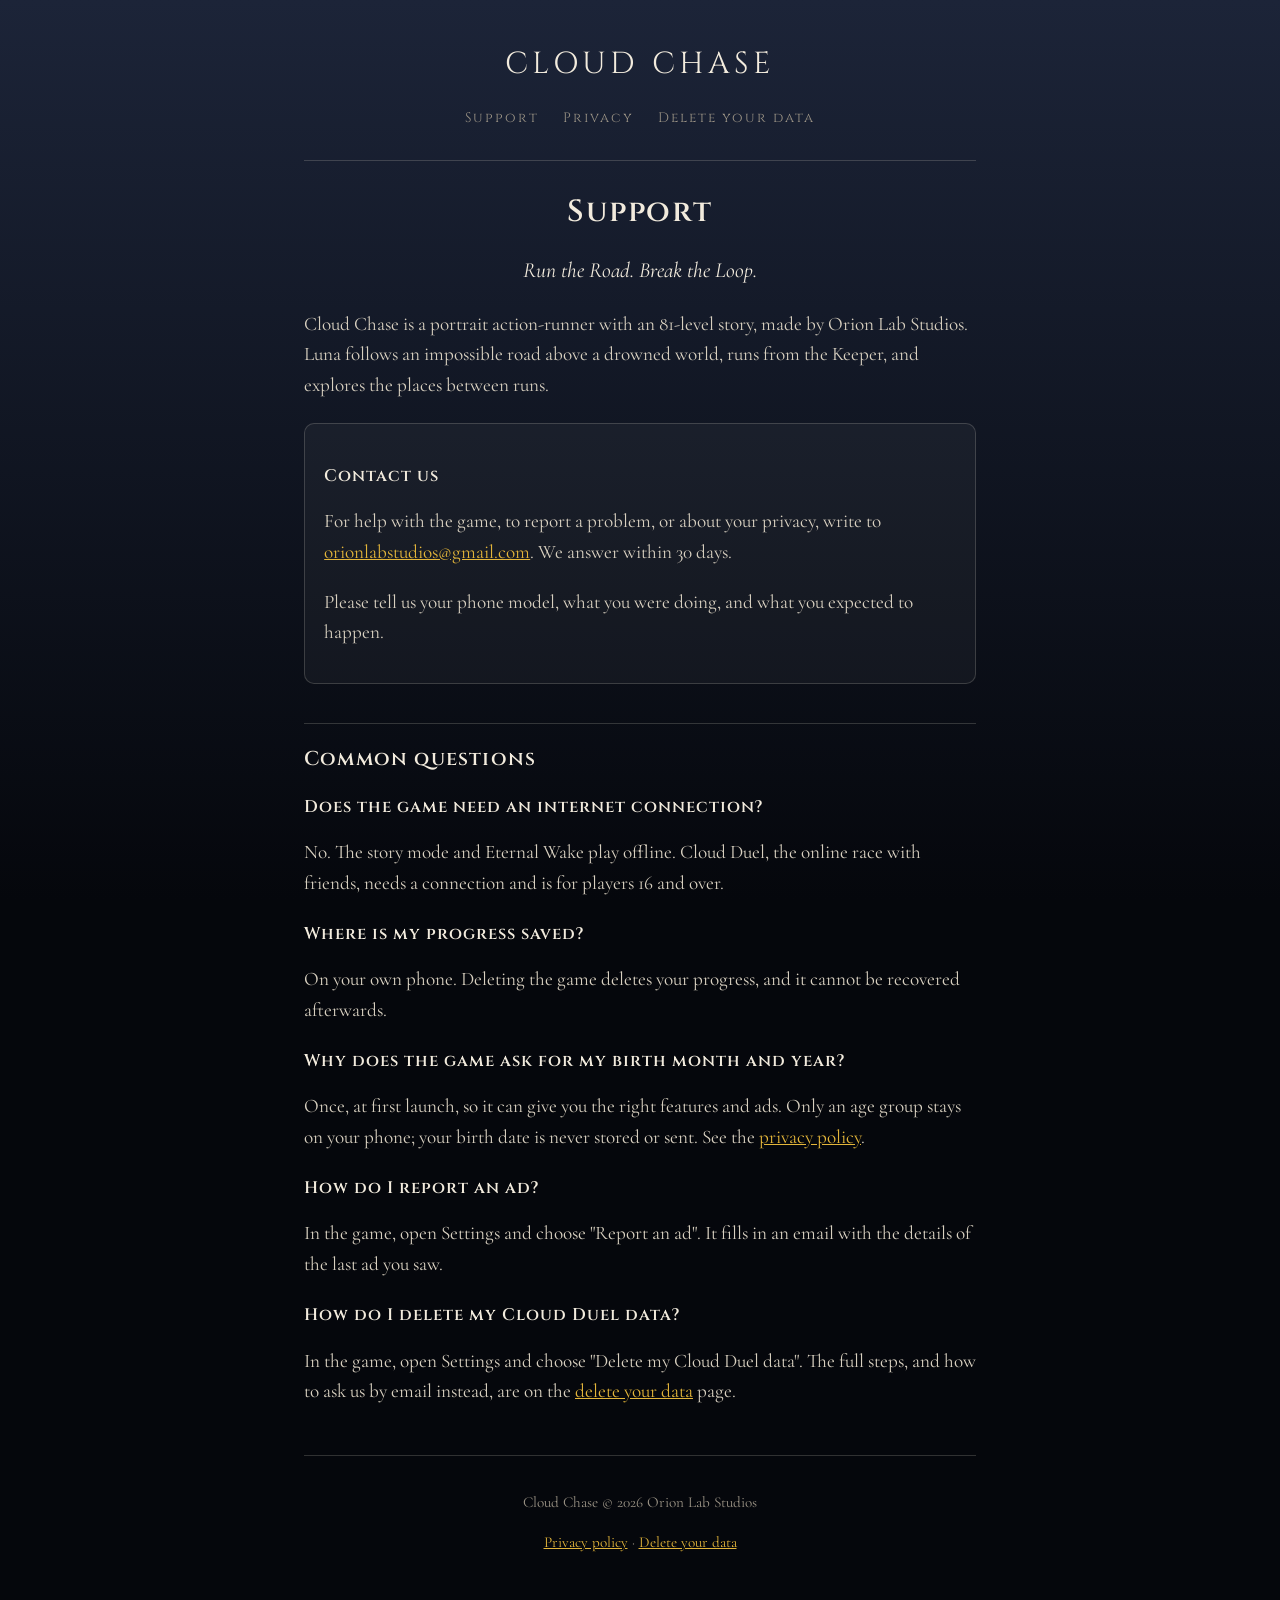
==== index.html @ 259558c0 "Add files via upload" ====
<!doctype html>
<html lang="en">
<head>
<meta charset="utf-8">
<meta name="viewport" content="width=device-width, initial-scale=1">
<title>Cloud Chase - Support</title>
<meta name="description" content="Support for Cloud Chase, a game by Orion Lab Studios.">
<link rel="preconnect" href="https://fonts.googleapis.com">
<link rel="preconnect" href="https://fonts.gstatic.com" crossorigin>
<link rel="stylesheet" href="https://fonts.googleapis.com/css2?family=Cinzel:wght@400;600&family=Cormorant+Garamond:ital,wght@0,400;0,600;1,400&display=swap">
<link rel="stylesheet" href="style.css">
</head>
<body>
<div class="wrap">

<header class="site">
  <a class="brand" href="index.html">CLOUD CHASE</a>
  <nav class="site">
    <a href="index.html">Support</a>
    <a href="privacy.html">Privacy</a>
    <a href="delete-data.html">Delete your data</a>
  </nav>
</header>

<h1>Support</h1>
<p class="lede">Run the Road. Break the Loop.</p>

<p>Cloud Chase is a portrait action-runner with an 81-level story, made by Orion Lab Studios. Luna follows an impossible road above a drowned world, runs from the Keeper, and explores the places between runs.</p>

<div class="panel">
  <h3>Contact us</h3>
  <p>For help with the game, to report a problem, or about your privacy, write to <a href="mailto:orionlabstudios@gmail.com">orionlabstudios@gmail.com</a>. We answer within 30 days.</p>
  <p>Please tell us your phone model, what you were doing, and what you expected to happen.</p>
</div>

<h2>Common questions</h2>

<h3>Does the game need an internet connection?</h3>
<p>No. The story mode and Eternal Wake play offline. Cloud Duel, the online race with friends, needs a connection and is for players 16 and over.</p>

<h3>Where is my progress saved?</h3>
<p>On your own phone. Deleting the game deletes your progress, and it cannot be recovered afterwards.</p>

<h3>Why does the game ask for my birth month and year?</h3>
<p>Once, at first launch, so it can give you the right features and ads. Only an age group stays on your phone; your birth date is never stored or sent. See the <a href="privacy.html">privacy policy</a>.</p>

<h3>How do I report an ad?</h3>
<p>In the game, open Settings and choose "Report an ad". It fills in an email with the details of the last ad you saw.</p>

<h3>How do I delete my Cloud Duel data?</h3>
<p>In the game, open Settings and choose "Delete my Cloud Duel data". The full steps, and how to ask us by email instead, are on the <a href="delete-data.html">delete your data</a> page.</p>

<footer class="site">
  <p>Cloud Chase &copy; 2026 Orion Lab Studios</p>
  <p><a href="privacy.html">Privacy policy</a> &middot; <a href="delete-data.html">Delete your data</a></p>
</footer>

</div>
</body>
</html>
---- style.css ----
/* Cloud Chase / Orion Lab Studios - shared style for the support site.
   The game's night gradient (#1C2438 -> #05070C), Cinzel for display type and
   Cormorant Garamond for reading type, as in the game's story cards and films.
   No pictures: DROP 10 (Pep, 2026-09-24) rules out AI pictures, and nothing else
   is needed. */

:root {
  --sky-top: #1C2438;
  --sky-bottom: #05070C;
  --ink: #F2EBDD;
  --ink-mid: #D8D0C0;
  --ink-dim: #9C9486;
  --gold: #E3B53A;
  --rule: rgba(242, 235, 221, 0.18);
  --panel: rgba(255, 255, 255, 0.04);
}

* { box-sizing: border-box; }

html, body { margin: 0; padding: 0; }

body {
  min-height: 100vh;
  background: linear-gradient(180deg, var(--sky-top) 0%, var(--sky-bottom) 100%) fixed;
  background-color: var(--sky-bottom);
  color: var(--ink-mid);
  font-family: "Cormorant Garamond", Georgia, "Times New Roman", serif;
  font-size: 1.2rem;
  line-height: 1.6;
}

.wrap {
  max-width: 44rem;
  margin: 0 auto;
  padding: 2.5rem 16px 4rem;
}

header.site {
  text-align: center;
  padding-bottom: 1.5rem;
  border-bottom: 1px solid var(--rule);
  margin-bottom: 2rem;
}

.brand {
  font-family: "Cinzel", Georgia, serif;
  letter-spacing: 0.14em;
  color: var(--ink);
  text-decoration: none;
  font-size: 1.9rem;
}

nav.site {
  margin-top: 0.8rem;
  font-family: "Cinzel", Georgia, serif;
  font-size: 0.85rem;
  letter-spacing: 0.14em;
}

nav.site a {
  color: var(--ink-dim);
  text-decoration: none;
  margin: 0 0.6rem;
  display: inline-block;
  padding: 0.4rem 0;
}

nav.site a:hover, nav.site a:focus { color: var(--gold); }

h1, h2, h3 {
  font-family: "Cinzel", Georgia, serif;
  color: var(--ink);
  font-weight: 600;
  letter-spacing: 0.06em;
  line-height: 1.25;
}

h1 { font-size: 1.9rem; text-align: center; margin-top: 0; }
h2 { font-size: 1.25rem; margin-top: 2.4rem; border-top: 1px solid var(--rule); padding-top: 1.4rem; }
h3 { font-size: 1.05rem; margin-top: 1.6rem; }

p.lede { font-size: 1.35rem; color: var(--ink); text-align: center; font-style: italic; }
p.meta { text-align: center; color: var(--ink-dim); font-size: 1rem; }

a { color: var(--gold); }

strong { color: var(--ink); }

ul { padding-left: 1.3rem; }
li { margin: 0.3rem 0; }

.panel {
  background: var(--panel);
  border: 1px solid var(--rule);
  border-radius: 10px;
  padding: 1rem 1.2rem;
  margin: 1.4rem 0;
}

/* Tables scroll inside themselves on a phone, never the page. */
.table-scroll { overflow-x: auto; margin: 1rem 0; }

table { border-collapse: collapse; width: 100%; font-size: 1rem; }
th, td { text-align: left; vertical-align: top; padding: 0.5rem 0.6rem; border-bottom: 1px solid var(--rule); }
th { color: var(--ink); font-family: "Cinzel", Georgia, serif; font-size: 0.8rem; letter-spacing: 0.08em; font-weight: 600; }

footer.site {
  margin-top: 3rem;
  padding-top: 1.2rem;
  border-top: 1px solid var(--rule);
  text-align: center;
  color: var(--ink-dim);
  font-size: 0.95rem;
}
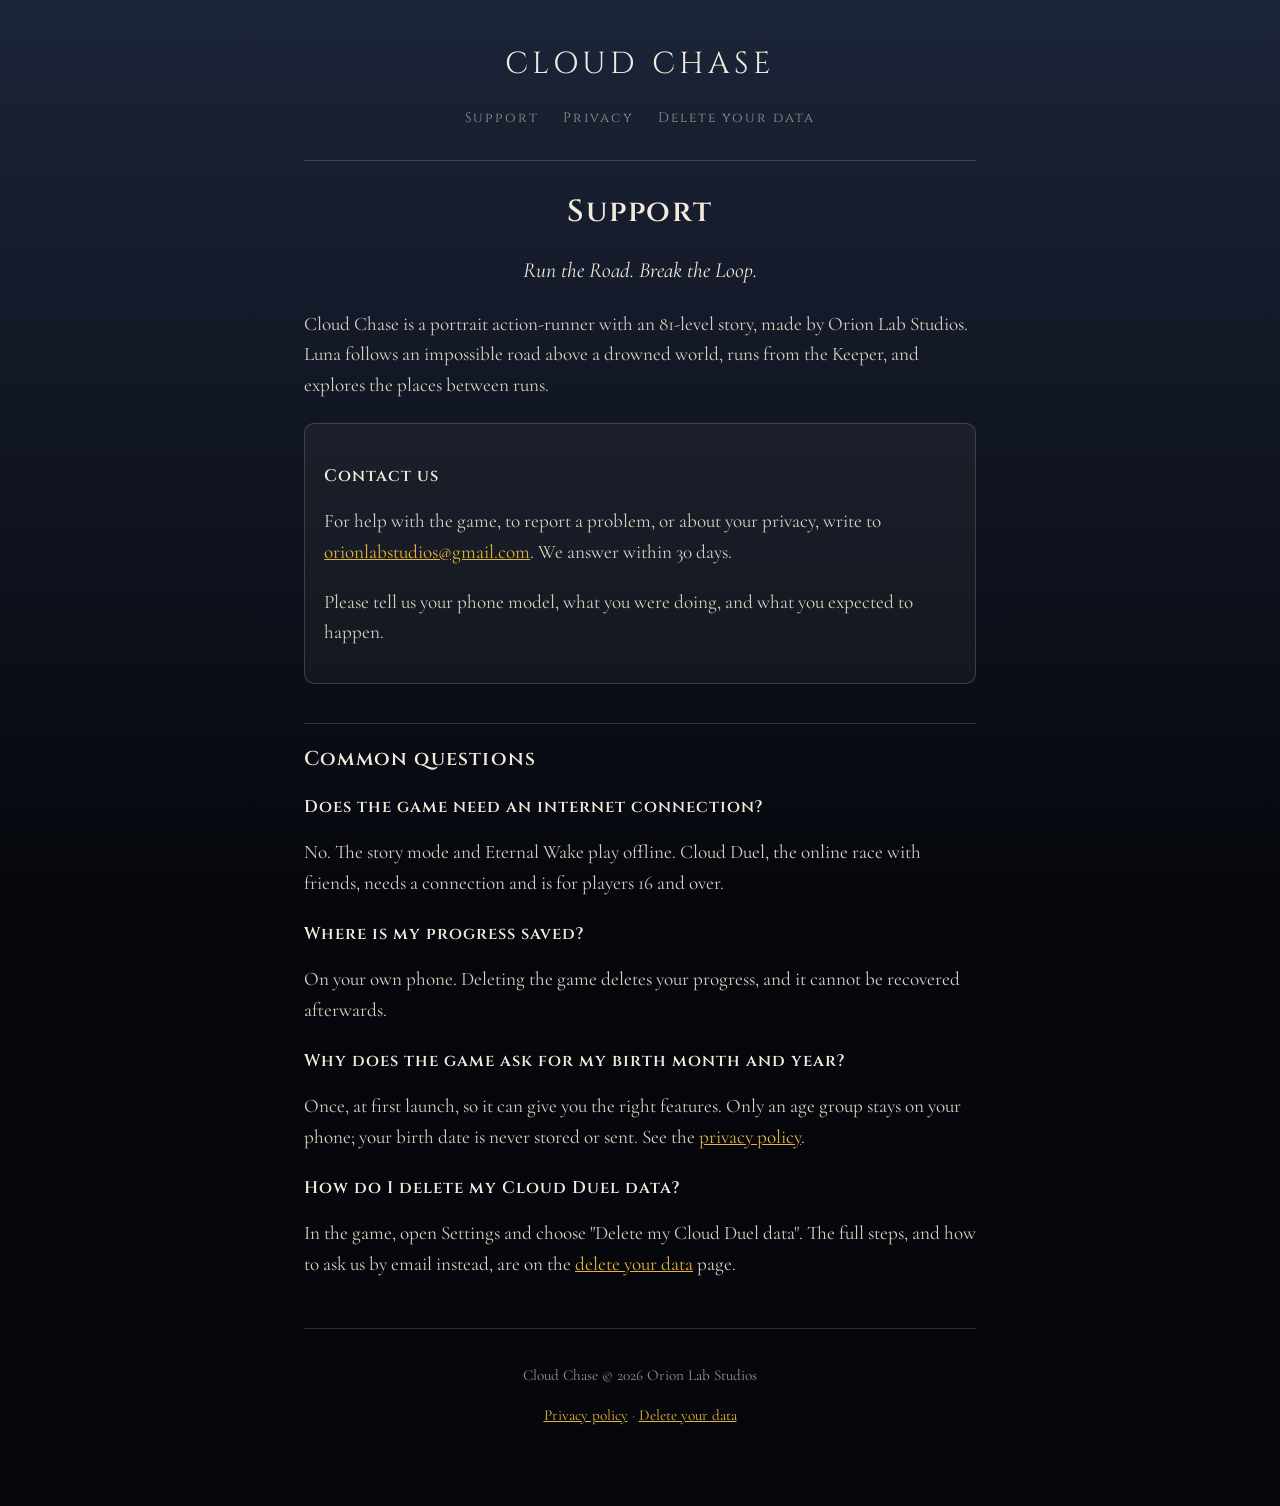
==== commit 3fb1ae14: "Add files via upload" ====
--- a/index.html
+++ b/index.html
@@ -5,9 +5,6 @@
 <meta name="viewport" content="width=device-width, initial-scale=1">
 <title>Cloud Chase - Support</title>
 <meta name="description" content="Support for Cloud Chase, a game by Orion Lab Studios.">
-<link rel="preconnect" href="https://fonts.googleapis.com">
-<link rel="preconnect" href="https://fonts.gstatic.com" crossorigin>
-<link rel="stylesheet" href="https://fonts.googleapis.com/css2?family=Cinzel:wght@400;600&family=Cormorant+Garamond:ital,wght@0,400;0,600;1,400&display=swap">
 <link rel="stylesheet" href="style.css">
 </head>
 <body>
@@ -42,10 +39,7 @@
 <p>On your own phone. Deleting the game deletes your progress, and it cannot be recovered afterwards.</p>
 
 <h3>Why does the game ask for my birth month and year?</h3>
-<p>Once, at first launch, so it can give you the right features and ads. Only an age group stays on your phone; your birth date is never stored or sent. See the <a href="privacy.html">privacy policy</a>.</p>
-
-<h3>How do I report an ad?</h3>
-<p>In the game, open Settings and choose "Report an ad". It fills in an email with the details of the last ad you saw.</p>
+<p>Once, at first launch, so it can give you the right features. Only an age group stays on your phone; your birth date is never stored or sent. See the <a href="privacy.html">privacy policy</a>.</p>
 
 <h3>How do I delete my Cloud Duel data?</h3>
 <p>In the game, open Settings and choose "Delete my Cloud Duel data". The full steps, and how to ask us by email instead, are on the <a href="delete-data.html">delete your data</a> page.</p>
--- a/style.css
+++ b/style.css
@@ -3,6 +3,56 @@
    Cormorant Garamond for reading type, as in the game's story cards and films.
    No pictures: DROP 10 (Pep, 2026-09-24) rules out AI pictures, and nothing else
    is needed. */
+
+/* THE FONTS ARE SERVED FROM THIS SITE, NOT FROM GOOGLE FONTS (NEXT.md DROP 69
+   item 7). A Google Fonts link sends every visitor's IP address to Google, and
+   the privacy policy names no such partner (store/privacy-policy-check.md W1).
+   So no page may load anything from fonts.googleapis.com or fonts.gstatic.com.
+
+   The files in fonts/ are byte-for-byte the game's own copies:
+     Cinzel-Variable.ttf           from Assets/Art/Fonts/ (weights 400 to 900)
+     CormorantGaramond-*.ttf       from Assets/Art/Fonts/Skyquest/
+   Both families are under the SIL Open Font License 1.1, which allows
+   redistribution as long as the licence travels with the fonts - that is why
+   Cinzel-OFL.txt and OFL-CormorantGaramond.txt sit in fonts/ too. Upload them
+   with the fonts, never the fonts alone.
+
+   The set matches what the Google link asked for: Cinzel 400 and 600,
+   Cormorant Garamond 400, 600 and 400 italic. display=swap there is
+   font-display: swap here: the text shows at once in Georgia and changes
+   font when the file arrives. */
+
+@font-face {
+  font-family: "Cinzel";
+  src: url("fonts/Cinzel-Variable.ttf") format("truetype");
+  font-weight: 400 900;
+  font-style: normal;
+  font-display: swap;
+}
+
+@font-face {
+  font-family: "Cormorant Garamond";
+  src: url("fonts/CormorantGaramond-400.ttf") format("truetype");
+  font-weight: 400;
+  font-style: normal;
+  font-display: swap;
+}
+
+@font-face {
+  font-family: "Cormorant Garamond";
+  src: url("fonts/CormorantGaramond-600.ttf") format("truetype");
+  font-weight: 600;
+  font-style: normal;
+  font-display: swap;
+}
+
+@font-face {
+  font-family: "Cormorant Garamond";
+  src: url("fonts/CormorantGaramond-Italic.ttf") format("truetype");
+  font-weight: 400;
+  font-style: italic;
+  font-display: swap;
+}
 
 :root {
   --sky-top: #1C2438;
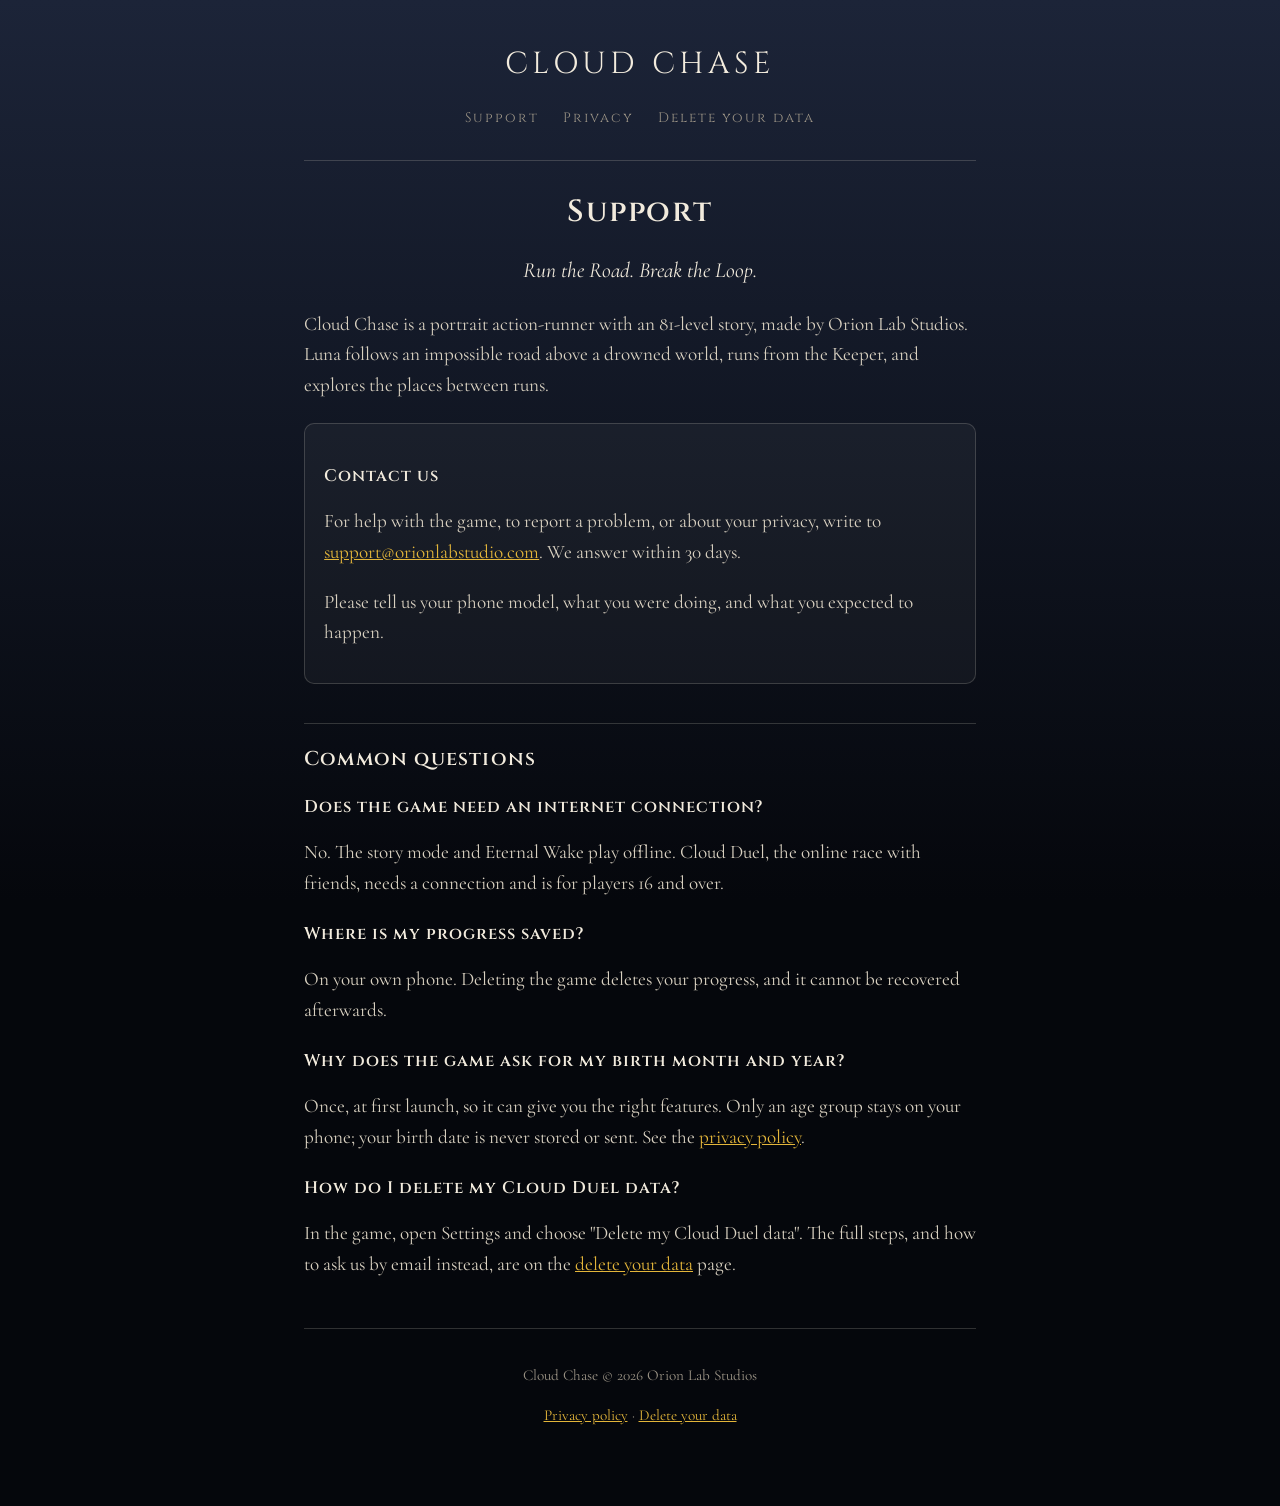
==== commit 61c09488: "Use support@orionlabstudio.com instead of the Gmail address Same swap as the main website. NOT LIVE:" ====
--- a/index.html
+++ b/index.html
@@ -26,7 +26,7 @@
 
 <div class="panel">
   <h3>Contact us</h3>
-  <p>For help with the game, to report a problem, or about your privacy, write to <a href="mailto:orionlabstudios@gmail.com">orionlabstudios@gmail.com</a>. We answer within 30 days.</p>
+  <p>For help with the game, to report a problem, or about your privacy, write to <a href="mailto:support@orionlabstudio.com">support@orionlabstudio.com</a>. We answer within 30 days.</p>
   <p>Please tell us your phone model, what you were doing, and what you expected to happen.</p>
 </div>
 
